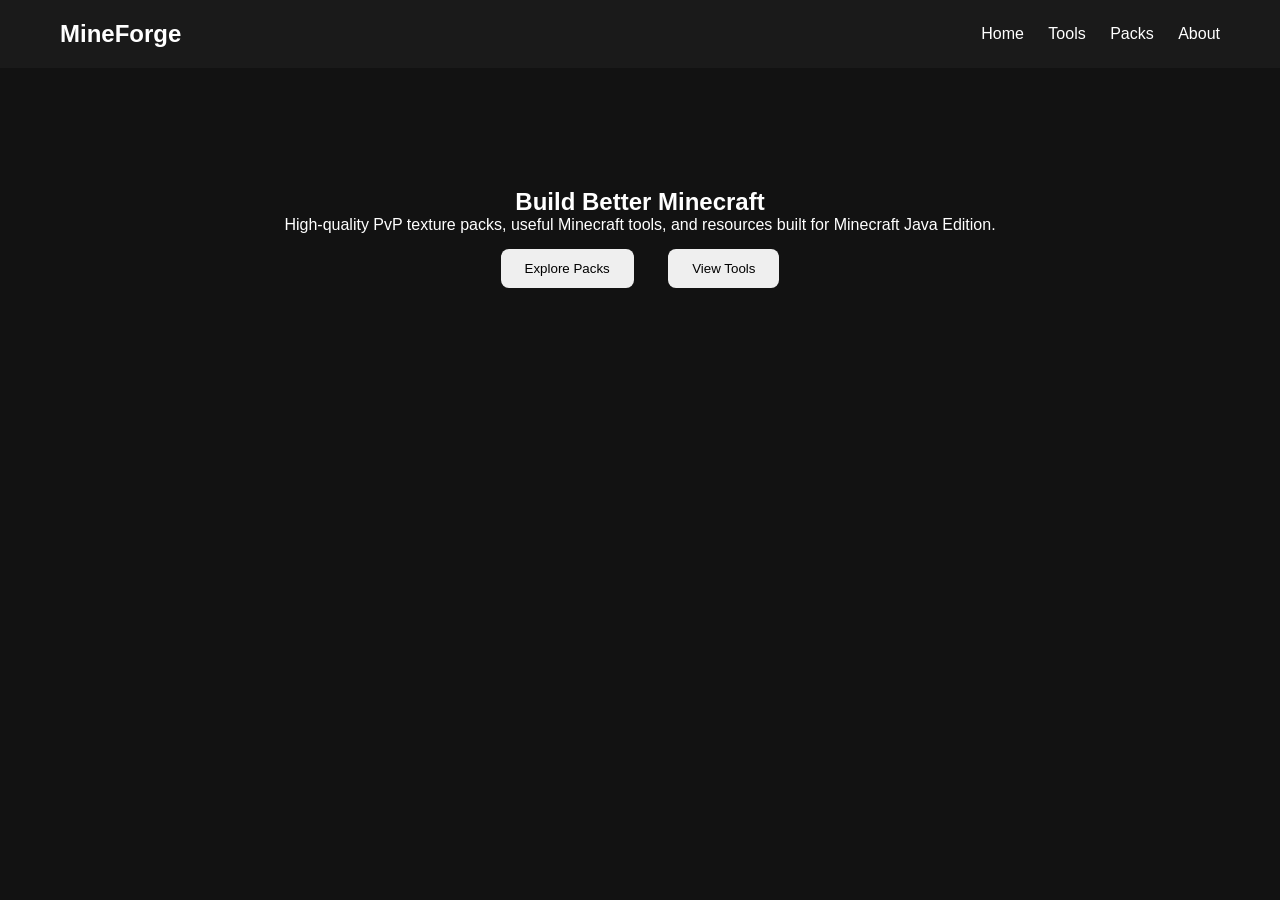
==== Website/index.html @ 240487ef "Create homepage structure and styling" ====
<!DOCTYPE html>
<html lang="en">
<head>
    <meta charset="UTF-8">
    <meta name="viewport" content="width=device-width, initial-scale=1.0">
    <title>Document</title>
    <link rel="stylesheet" href="styles.css">
</head>
<body>
    <body>

    <nav>
        <h1>MineForge</h1>

        <div>
            <a href="#">Home</a>
            <a href="#">Tools</a>
            <a href="#">Packs</a>
            <a href="#">About</a>
        </div>
    </nav>

    <main>

        <section>

            <h2>Build Better Minecraft</h2>

            <p>
                High-quality PvP texture packs, useful Minecraft tools,
                and resources built for Minecraft Java Edition.
            </p>

            <button>Explore Packs</button>
            <button>View Tools</button>

        </section>

    </main>

</body>
</body>
</html>
---- Website/styles.css ----
* {
    margin: 0;
    padding: 0;
    box-sizing: border-box;
}

body {
    background-color: #121212;
    color: white;
    font-family: Arial, sans-serif;
}

nav {
    display: flex;
    justify-content: space-between;
    align-items: center;

    padding: 20px 60px;

    background-color: #1a1a1a;
}

nav a {
    color: white;
    text-decoration: none;

    margin-left: 20px;
}

section {
    text-align: center;

    padding: 120px 20px;
}

button {
    padding: 12px 24px;

    margin: 15px;

    border: none;

    border-radius: 8px;

    cursor: pointer;
}
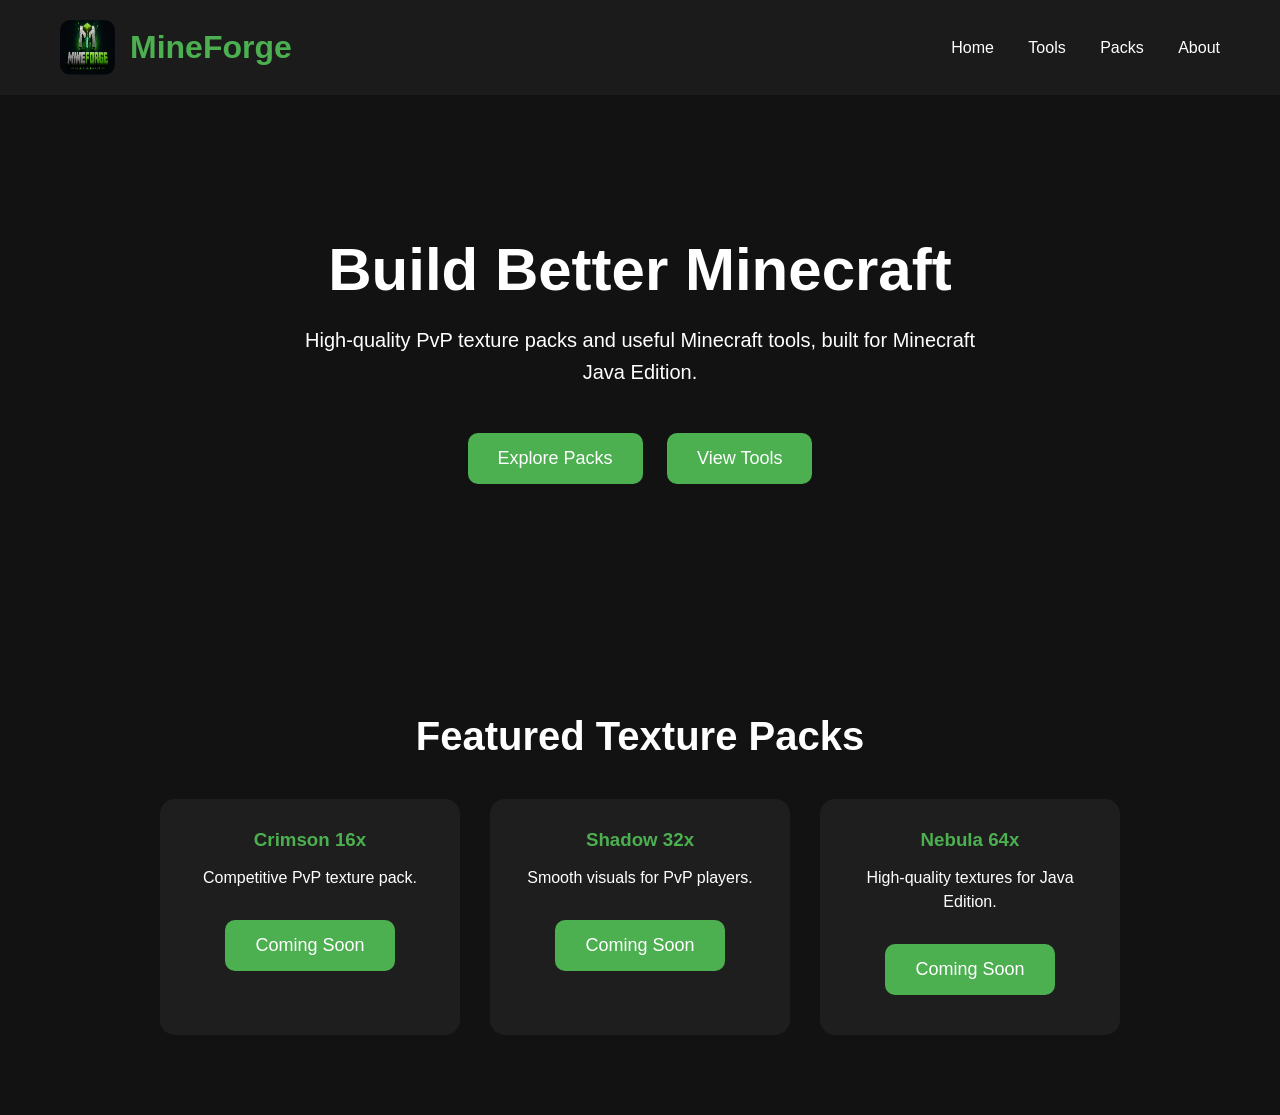
==== commit d99c278c: "Add mineforge branding to navigation" ====
--- a/Website/index.html
+++ b/Website/index.html
@@ -9,32 +9,69 @@
 <body>
     <body>
 
-    <nav>
-        <h1>MineForge</h1>
+    <nav class="navbar">
 
-        <div>
+        <div class="logo">
+
+    <img src="images/mineforge-logo.png" alt="MineForge Logo">
+
+    <h1>MineForge</h1>
+
+</div>
+
+        <div class="nav-links">
             <a href="#">Home</a>
             <a href="#">Tools</a>
             <a href="#">Packs</a>
             <a href="#">About</a>
         </div>
+
     </nav>
 
     <main>
 
-        <section>
+        <section class="hero">
 
             <h2>Build Better Minecraft</h2>
 
             <p>
-                High-quality PvP texture packs, useful Minecraft tools,
-                and resources built for Minecraft Java Edition.
+                High-quality PvP texture packs and useful Minecraft tools,
+                built for Minecraft Java Edition.
             </p>
 
-            <button>Explore Packs</button>
-            <button>View Tools</button>
+            <div class="buttons">
+                <button>Explore Packs</button>
+                <button>View Tools</button>
+            </div>
 
         </section>
+        <section class="featured">
+
+    <h2>Featured Texture Packs</h2>
+
+    <div class="card-container">
+
+        <div class="card">
+            <h3>Crimson 16x</h3>
+            <p>Competitive PvP texture pack.</p>
+            <button>Coming Soon</button>
+        </div>
+
+        <div class="card">
+            <h3>Shadow 32x</h3>
+            <p>Smooth visuals for PvP players.</p>
+            <button>Coming Soon</button>
+        </div>
+
+        <div class="card">
+            <h3>Nebula 64x</h3>
+            <p>High-quality textures for Java Edition.</p>
+            <button>Coming Soon</button>
+        </div>
+
+    </div>
+
+</section>
 
     </main>
 
--- a/Website/styles.css
+++ b/Website/styles.css
@@ -1,46 +1,188 @@
+/* Reset */
+
 * {
     margin: 0;
     padding: 0;
     box-sizing: border-box;
 }
 
+/* Body */
+
 body {
-    background-color: #121212;
+    background: #121212;
     color: white;
-    font-family: Arial, sans-serif;
+    font-family: Arial, Helvetica, sans-serif;
 }
 
-nav {
+/* Navigation */
+
+.navbar {
+
     display: flex;
+
     justify-content: space-between;
+
     align-items: center;
 
     padding: 20px 60px;
 
-    background-color: #1a1a1a;
+    background: #1b1b1b;
 }
 
-nav a {
+.logo {
+
+    display: flex;
+
+    align-items: center;
+
+    gap: 15px;
+
+    color: #4CAF50;
+}
+
+.logo img {
+
+    width: 55px;
+
+    height: 55px;
+
+    border-radius: 10px;
+}
+
+.logo h1 {
+
+    font-size: 32px;
+}
+
+.nav-links a {
+
     color: white;
+
     text-decoration: none;
 
-    margin-left: 20px;
+    margin-left: 30px;
+
+    transition: 0.3s;
 }
 
-section {
+.nav-links a:hover {
+
+    color: #4CAF50;
+}
+
+/* Hero */
+
+.hero {
+
     text-align: center;
 
-    padding: 120px 20px;
+    padding: 140px 20px;
+}
+
+.hero h2 {
+
+    font-size: 60px;
+
+    margin-bottom: 20px;
+}
+
+.hero p {
+
+    max-width: 700px;
+
+    margin: auto;
+
+    margin-bottom: 35px;
+
+    font-size: 20px;
+
+    line-height: 1.6;
 }
 
 button {
-    padding: 12px 24px;
 
-    margin: 15px;
+    background: #4CAF50;
+
+    color: white;
 
     border: none;
 
-    border-radius: 8px;
+    padding: 15px 30px;
+
+    border-radius: 10px;
+
+    font-size: 18px;
 
     cursor: pointer;
+
+    margin: 10px;
+
+    transition: 0.3s;
+}
+
+button:hover {
+
+    background: #3f9143;
+
+    transform: translateY(-5px);
+}
+/* Featured Section */
+
+.featured {
+
+    padding: 80px 60px;
+
+    text-align: center;
+}
+
+.featured h2 {
+
+    margin-bottom: 40px;
+
+    font-size: 40px;
+}
+
+.card-container {
+
+    display: flex;
+
+    justify-content: center;
+
+    gap: 30px;
+
+    flex-wrap: wrap;
+}
+
+.card {
+
+    background: #1e1e1e;
+
+    padding: 30px;
+
+    border-radius: 15px;
+
+    width: 300px;
+
+    transition: 0.3s;
+}
+
+.card:hover {
+
+    transform: translateY(-8px);
+
+    box-shadow: 0 0 20px rgba(76, 175, 80, 0.4);
+}
+
+.card h3 {
+
+    color: #4CAF50;
+
+    margin-bottom: 15px;
+}
+
+.card p {
+
+    margin-bottom: 20px;
+
+    line-height: 1.5;
 }
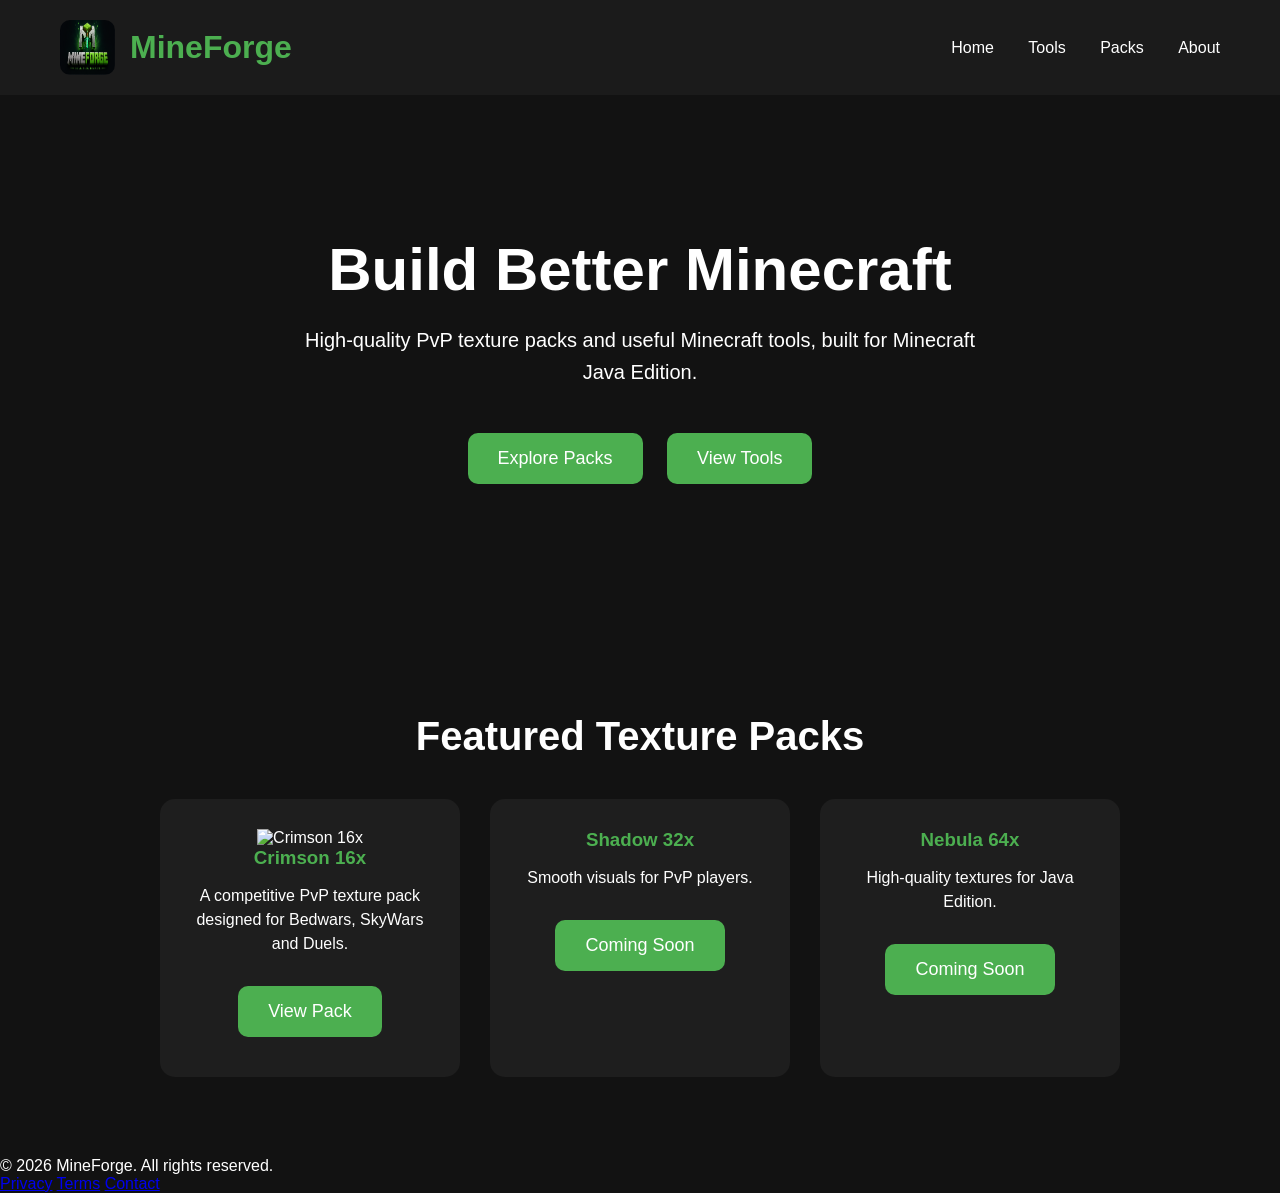
==== commit eabc647b: "Create tools page and navigation links" ====
--- a/Website/index.html
+++ b/Website/index.html
@@ -20,10 +20,10 @@
 </div>
 
         <div class="nav-links">
-            <a href="#">Home</a>
-            <a href="#">Tools</a>
-            <a href="#">Packs</a>
-            <a href="#">About</a>
+            <a href="index.html">Home</a>
+            <a href="pages/tools.html">Tools</a>
+            <a href="pages/packs.html">Packs</a>
+            <a href="pages/about.html">About</a>
         </div>
 
     </nav>
@@ -52,10 +52,19 @@
     <div class="card-container">
 
         <div class="card">
-            <h3>Crimson 16x</h3>
-            <p>Competitive PvP texture pack.</p>
-            <button>Coming Soon</button>
-        </div>
+
+    <img src="images/placeholder-pack.png" alt="Crimson 16x">
+
+    <h3>Crimson 16x</h3>
+
+    <p>
+        A competitive PvP texture pack designed for Bedwars,
+        SkyWars and Duels.
+    </p>
+
+    <button>View Pack</button>
+
+</div>
 
         <div class="card">
             <h3>Shadow 32x</h3>
@@ -74,6 +83,17 @@
 </section>
 
     </main>
+    <footer>
+
+    <p>© 2026 MineForge. All rights reserved.</p>
+
+    <div class="footer-links">
+        <a href="#">Privacy</a>
+        <a href="#">Terms</a>
+        <a href="#">Contact</a>
+    </div>
+
+</footer>
 
 </body>
 </body>
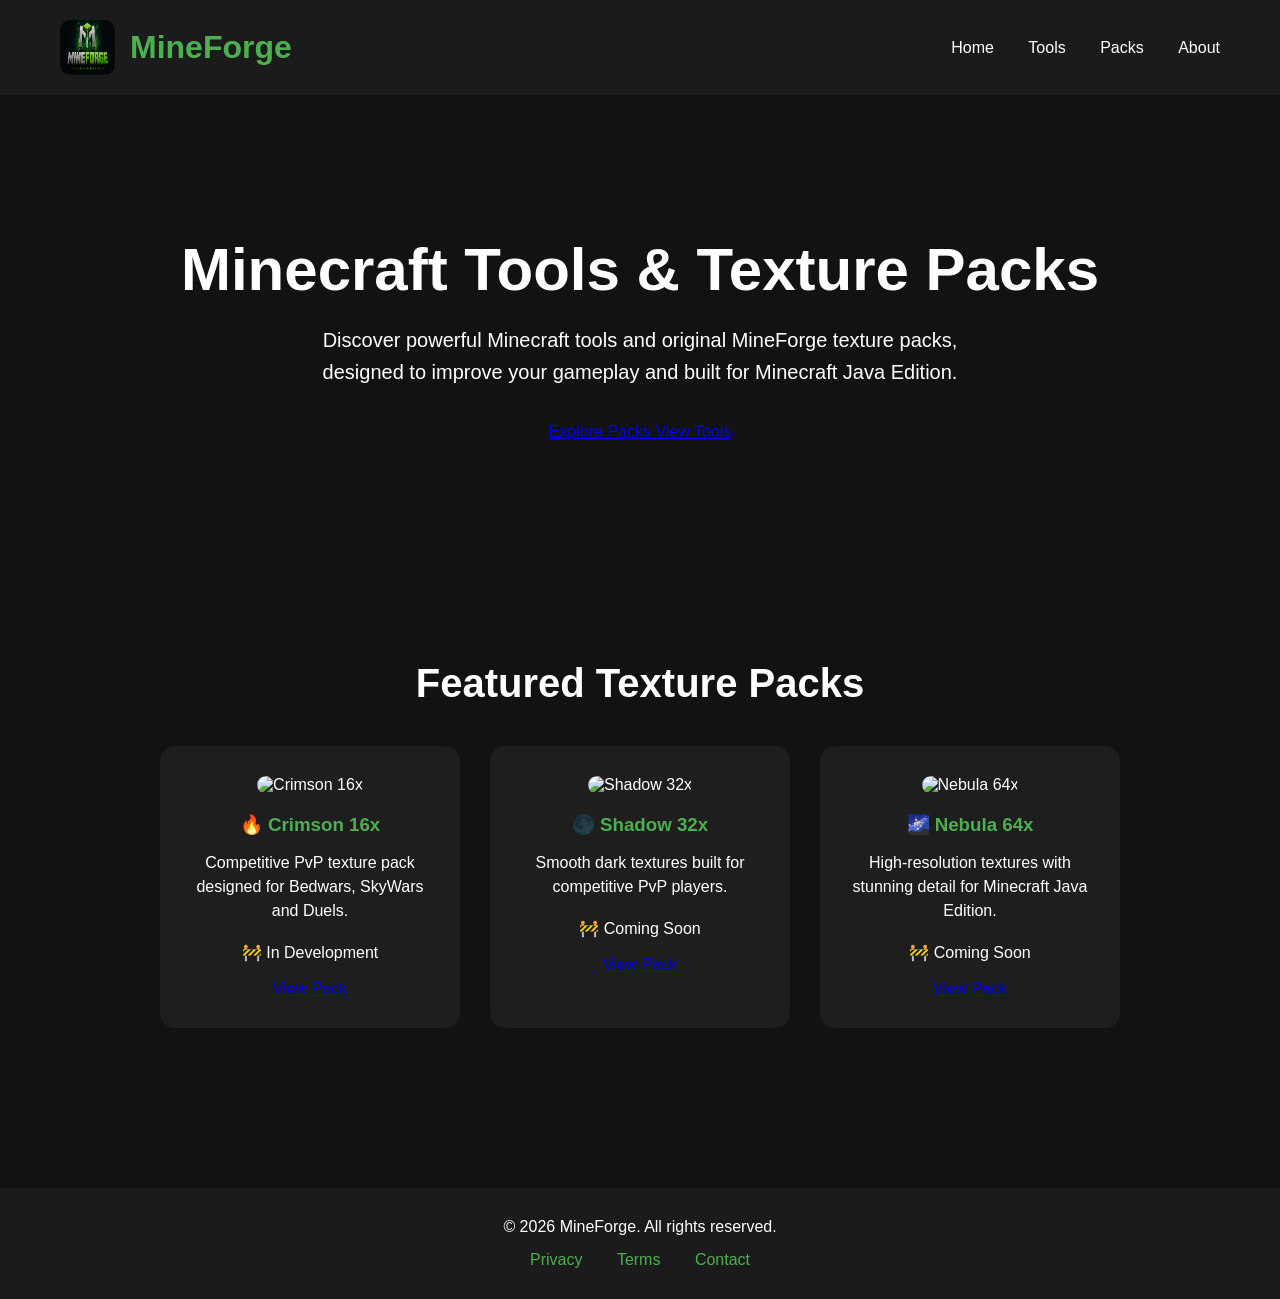
==== commit 636be948: "Redesign homepage and improve featured pack section" ====
--- a/Website/index.html
+++ b/Website/index.html
@@ -3,11 +3,10 @@
 <head>
     <meta charset="UTF-8">
     <meta name="viewport" content="width=device-width, initial-scale=1.0">
-    <title>Document</title>
+    <title>MineForge | Home</title>
     <link rel="stylesheet" href="styles.css">
 </head>
 <body>
-    <body>
 
     <nav class="navbar">
 
@@ -32,16 +31,21 @@
 
         <section class="hero">
 
-            <h2>Build Better Minecraft</h2>
+            <h2>Minecraft Tools & Texture Packs</h2>
 
             <p>
-                High-quality PvP texture packs and useful Minecraft tools,
-                built for Minecraft Java Edition.
-            </p>
+    Discover powerful Minecraft tools and original MineForge texture packs,
+    designed to improve your gameplay and built for Minecraft Java Edition.
+</p>
 
             <div class="buttons">
-                <button>Explore Packs</button>
-                <button>View Tools</button>
+                <a href="pages/packs.html" class="hero-button">
+    Explore Packs
+</a>
+
+<a href="pages/tools.html" class="hero-button">
+    View Tools
+</a>
             </div>
 
         </section>
@@ -53,29 +57,70 @@
 
         <div class="card">
 
-    <img src="images/placeholder-pack.png" alt="Crimson 16x">
+            <img src="images/placeholder-pack.png" alt="Crimson 16x">
 
-    <h3>Crimson 16x</h3>
+            <h3>🔥 Crimson 16x</h3>
 
-    <p>
-        A competitive PvP texture pack designed for Bedwars,
-        SkyWars and Duels.
-    </p>
+            <p>
+                Competitive PvP texture pack designed for Bedwars,
+                SkyWars and Duels.
+            </p>
 
-    <button>View Pack</button>
+            <span class="status coming">
+                🚧 In Development
+            </span>
 
-</div>
+            <br><br>
 
-        <div class="card">
-            <h3>Shadow 32x</h3>
-            <p>Smooth visuals for PvP players.</p>
-            <button>Coming Soon</button>
+            <a href="pages/packs.html" class="tool-button">
+                View Pack
+            </a>
+
         </div>
 
         <div class="card">
-            <h3>Nebula 64x</h3>
-            <p>High-quality textures for Java Edition.</p>
-            <button>Coming Soon</button>
+
+            <img src="images/placeholder-pack.png" alt="Shadow 32x">
+
+            <h3>🌑 Shadow 32x</h3>
+
+            <p>
+                Smooth dark textures built for competitive PvP players.
+            </p>
+
+            <span class="status coming">
+                🚧 Coming Soon
+            </span>
+
+            <br><br>
+
+            <a href="pages/packs.html" class="tool-button">
+                View Pack
+            </a>
+
+        </div>
+
+        <div class="card">
+
+            <img src="images/placeholder-pack.png" alt="Nebula 64x">
+
+            <h3>🌌 Nebula 64x</h3>
+
+            <p>
+                High-resolution textures with stunning detail
+                for Minecraft Java Edition.
+            </p>
+
+            <span class="status coming">
+                🚧 Coming Soon
+            </span>
+
+            <br><br>
+
+            <a href="pages/packs.html" class="tool-button">
+                View Pack
+            </a>
+
         </div>
 
     </div>
@@ -94,7 +139,5 @@
     </div>
 
 </footer>
-
-</body>
 </body>
 </html>
--- a/Website/styles.css
+++ b/Website/styles.css
@@ -185,4 +185,121 @@
     margin-bottom: 20px;
 
     line-height: 1.5;
+}
+.card img {
+
+    width: 100%;
+
+    border-radius: 10px;
+
+    margin-bottom: 20px;
+
+    aspect-ratio: 1 / 1;
+
+    object-fit: cover;
+}
+/* Footer */
+
+footer {
+
+    background: #1b1b1b;
+
+    padding: 30px;
+
+    margin-top: 80px;
+
+    text-align: center;
+}
+
+.footer-links {
+
+    margin-top: 15px;
+}
+
+.footer-links a {
+
+    color: #4CAF50;
+
+    text-decoration: none;
+
+    margin: 0 15px;
+
+    transition: 0.3s;
+}
+
+.footer-links a:hover {
+
+    color: white;
+}
+/* Calculator */
+
+.calculator {
+
+    display: flex;
+
+    flex-direction: column;
+
+    align-items: center;
+
+    gap: 20px;
+
+    margin-top: 40px;
+}
+
+.calculator input {
+
+    width: 300px;
+
+    padding: 15px;
+
+    border-radius: 10px;
+
+    border: none;
+
+    font-size: 18px;
+}
+
+#result {
+
+    margin-top: 25px;
+
+    padding: 20px;
+
+    width: 320px;
+
+    background: #1f1f1f;
+
+    border: 2px solid #4CAF50;
+
+    border-radius: 12px;
+
+    color: white;
+
+    font-size: 20px;
+
+    text-align: center;
+
+    min-height: 70px;
+}
+
+#swapButton {
+
+    background: transparent;
+
+    border: none;
+
+    color: #4CAF50;
+
+    font-size: 32px;
+
+    cursor: pointer;
+
+    transition: transform 0.25s ease, color 0.25s ease;
+}
+
+#swapButton:hover {
+
+    transform: rotate(180deg);
+
+    color: #6BFF8A;
 }
